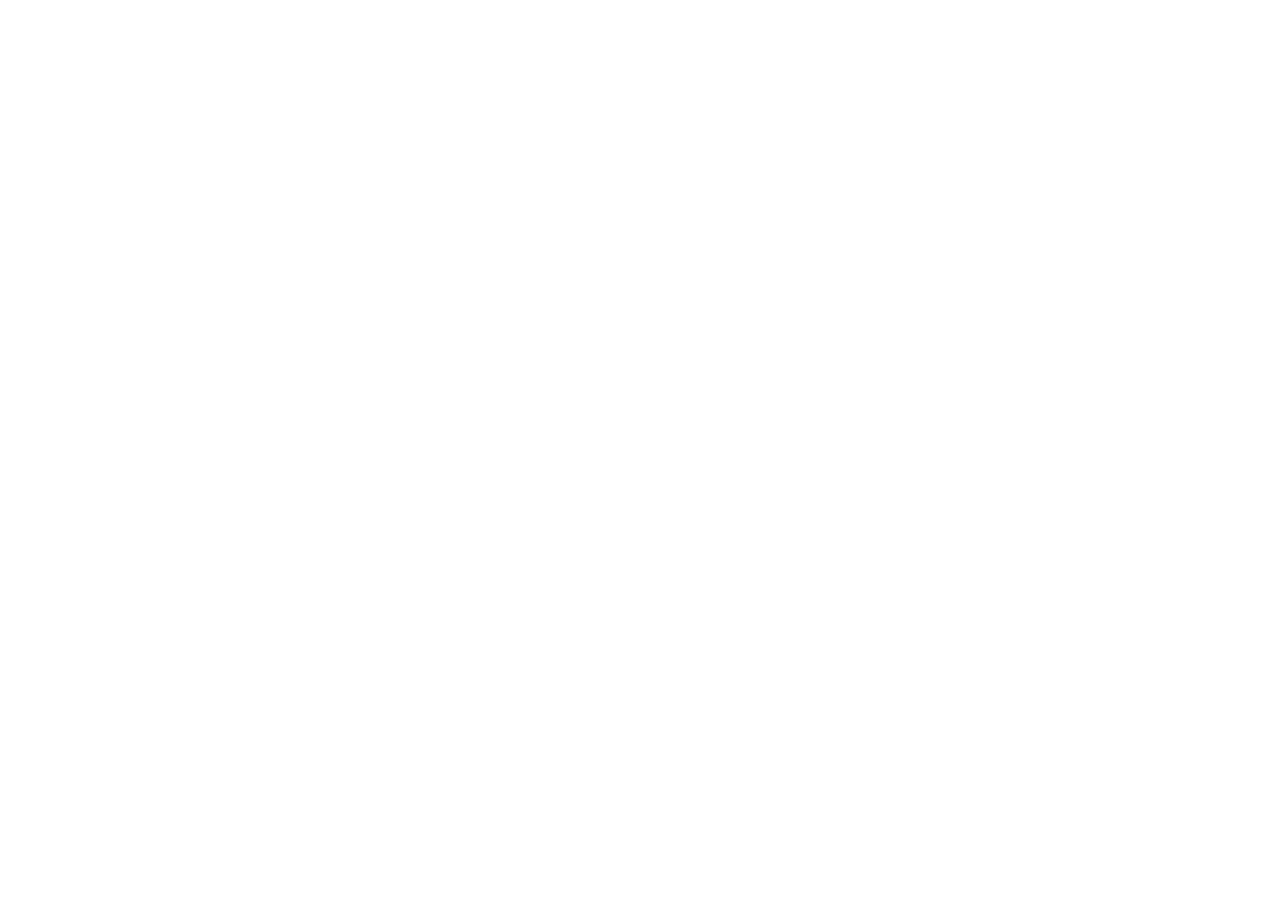
==== Piano/index.html @ 3443340d "Setup inicial" ====
<!DOCTYPE html>
<html lang="pt-br">
<head>
    <meta charset="UTF-8">
    <meta name="viewport" content="width=device-width, initial-scale=1.0">
    <title>Piano Simulator</title>
    <link rel="stylesheet" href="./src/styles/reset.css">
    <link rel="stylesheet" href="./src/styles/main.css">
</head>
<body>
    <div class="container"></div>

    <script src="./src/scripts/engine.js"></script>
</body>
</html>
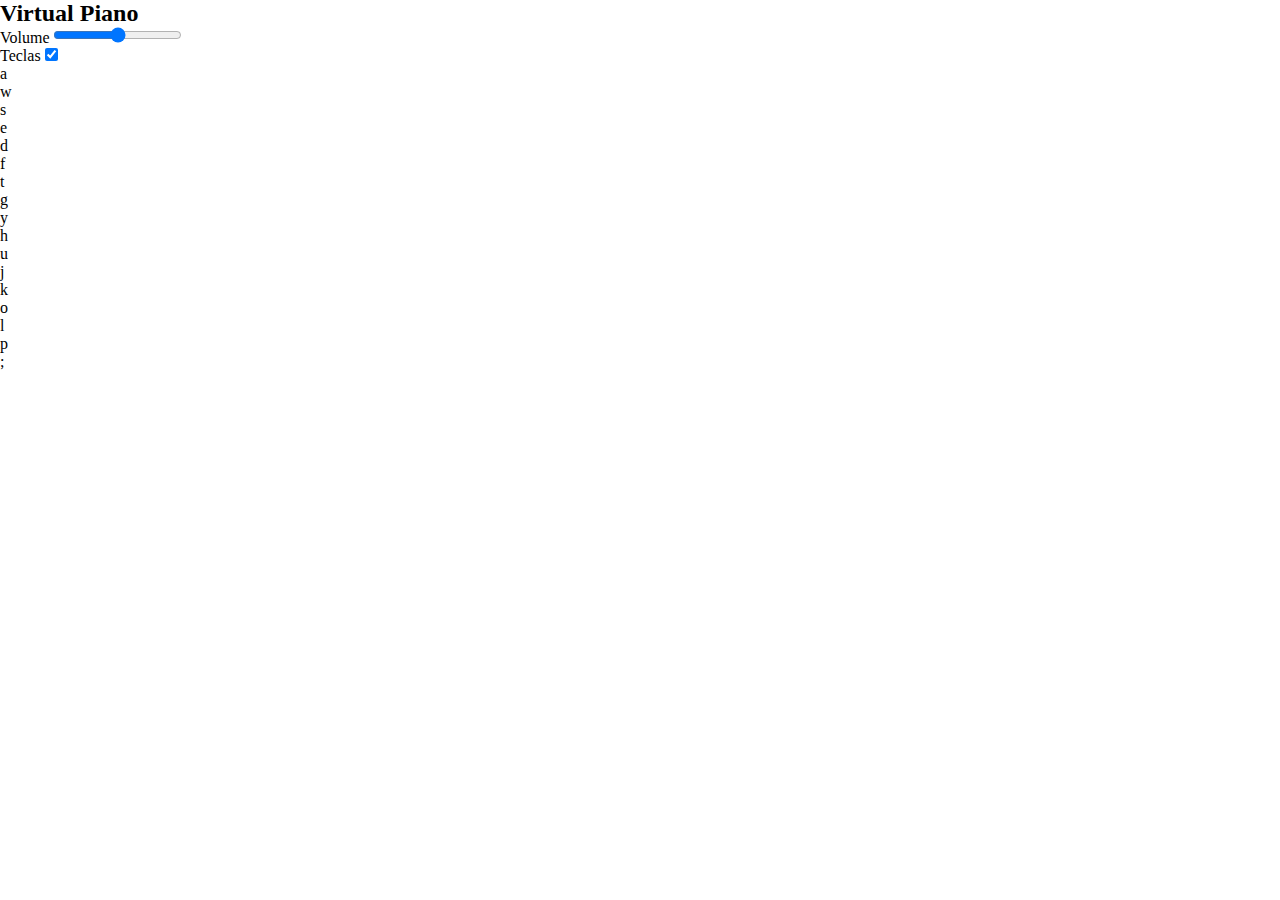
==== commit 08547c21: "Base do HTML" ====
--- a/Piano/index.html
+++ b/Piano/index.html
@@ -8,7 +8,36 @@
     <link rel="stylesheet" href="./src/styles/main.css">
 </head>
 <body>
-    <div class="container"></div>
+    <div class="container">
+        <header>
+            <h2>Virtual Piano</h2>
+            <div class="column volume-slider">
+                <span>Volume</span> <input type="range">
+            </div>
+            <div class="column keys-check">
+                <span>Teclas</span> <input type="checkbox" checked>
+            </div>
+        </header>
+        <ul class="piano-keys">
+            <li class="key white"><span>a</span></li>
+            <li class="key black"><span>w</span></li>
+            <li class="key white"><span>s</span></li>
+            <li class="key black"><span>e</span></li>
+            <li class="key white"><span>d</span></li>
+            <li class="key black"><span>f</span></li>
+            <li class="key white"><span>t</span></li>
+            <li class="key black"><span>g</span></li>
+            <li class="key white"><span>y</span></li>
+            <li class="key black"><span>h</span></li>
+            <li class="key white"><span>u</span></li>
+            <li class="key black"><span>j</span></li>
+            <li class="key white"><span>k</span></li>
+            <li class="key black"><span>o</span></li>
+            <li class="key white"><span>l</span></li>
+            <li class="key black"><span>p</span></li>
+            <li class="key white"><span>;</span></li>
+        </ul>
+    </div>
 
     <script src="./src/scripts/engine.js"></script>
 </body>
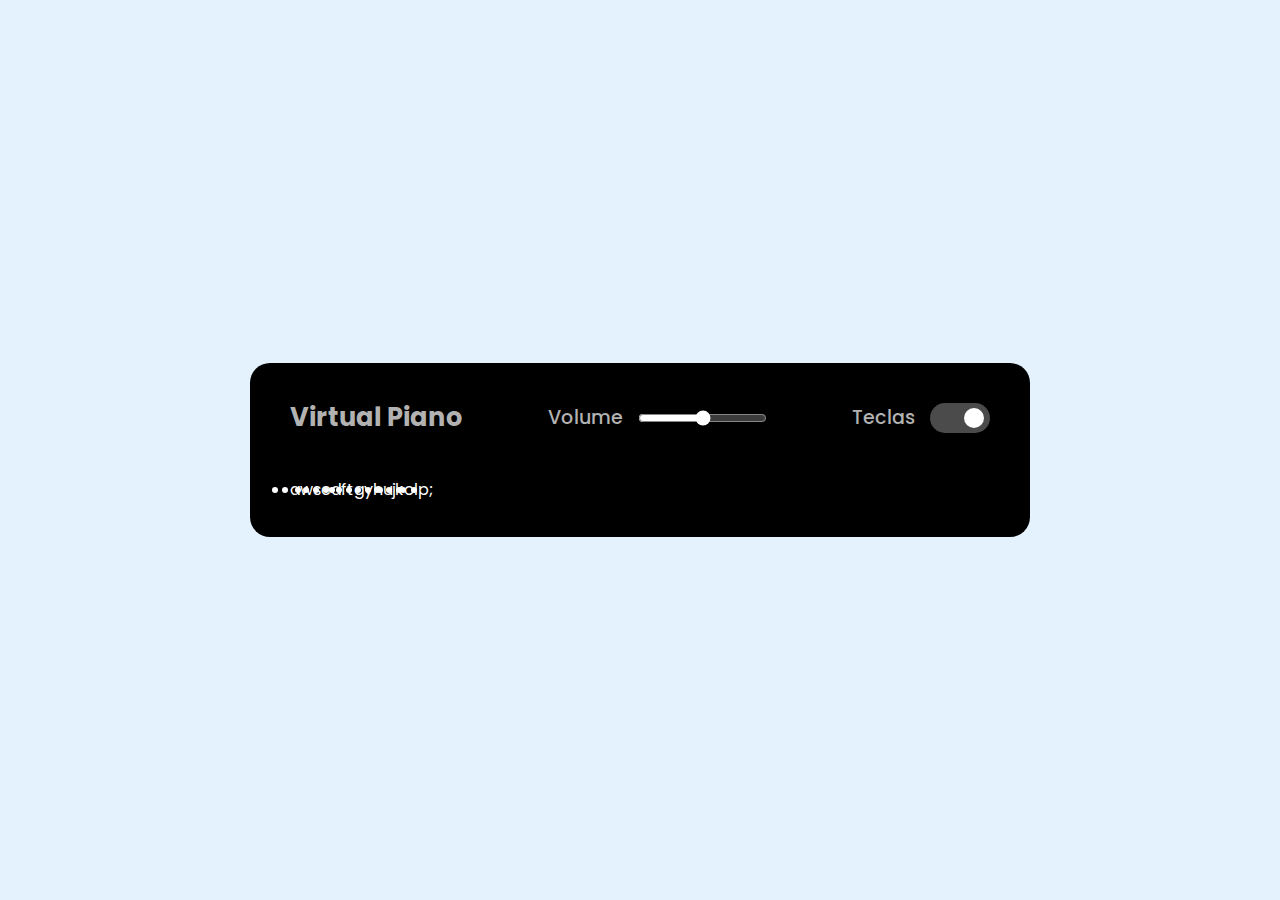
==== commit 344f744a: "Estilização atualizada" ====
--- a/Piano/index.html
+++ b/Piano/index.html
@@ -1,11 +1,19 @@
 <!DOCTYPE html>
 <html lang="pt-br">
 <head>
+    <!-- Configurações gerais -->
     <meta charset="UTF-8">
     <meta name="viewport" content="width=device-width, initial-scale=1.0">
     <title>Piano Simulator</title>
+
+    <!-- Styles -->
     <link rel="stylesheet" href="./src/styles/reset.css">
     <link rel="stylesheet" href="./src/styles/main.css">
+
+    <!-- Fontes -->
+    <link rel="preconnect" href="https://fonts.googleapis.com">
+    <link rel="preconnect" href="https://fonts.gstatic.com" crossorigin>
+    <link href="https://fonts.googleapis.com/css2?family=Poppins:ital,wght@0,100;0,200;0,400;1,100;1,200;1,400&family=Roboto:wght@100;300;500;700&display=swap" rel="stylesheet">
 </head>
 <body>
     <div class="container">
--- a/Piano/src/styles/main.css
+++ b/Piano/src/styles/main.css
@@ -0,0 +1,74 @@
+body {
+    display: flex;
+    align-items: center;
+    justify-content: center;
+    min-height: 100vh;
+    background-color: #e3f2fd;
+    color: #ffffff;
+}
+
+.container {
+    width: 780px;
+    border-radius: 20px;
+    padding: 35px 40px;
+    background-color: #000000;
+}
+
+.container header {
+    color: #b2b2b2;
+    display: flex;
+    align-items: center;
+    justify-content: space-between;
+}
+
+header h2 {
+    font-size: 1.6rem;
+}
+
+header .column {
+    display: flex;
+    align-items: center;
+}
+
+header .column span {
+    font-weight: 500;
+    margin-right: 15px;
+    font-size: 1.19rem;
+}
+
+.volume-slider input {
+    accent-color: #ffffff;
+}
+
+.keys-check input {
+    width: 60px;
+    height: 30px;
+    appearance: none;
+    border-radius: 30px;
+    background-color: #4b4b4b;
+    cursor: pointer;
+    position: relative;
+}
+
+.keys-check input::before {
+    content: "";
+    height: 20px;
+    width: 20px;
+    background-color: #8c8c8c;
+    position: absolute;
+    top: 50%;
+    left: 0.3rem;
+    border-radius: inherit;
+    transform: translateY(-50%);
+    transition: all 0.3s ease;
+}
+
+.keys-check input:checked::before {
+    left: 2.1rem;
+    background-color: #ffffff;
+}
+
+.piano-keys {
+    display: flex;
+    margin-top: 40px;
+}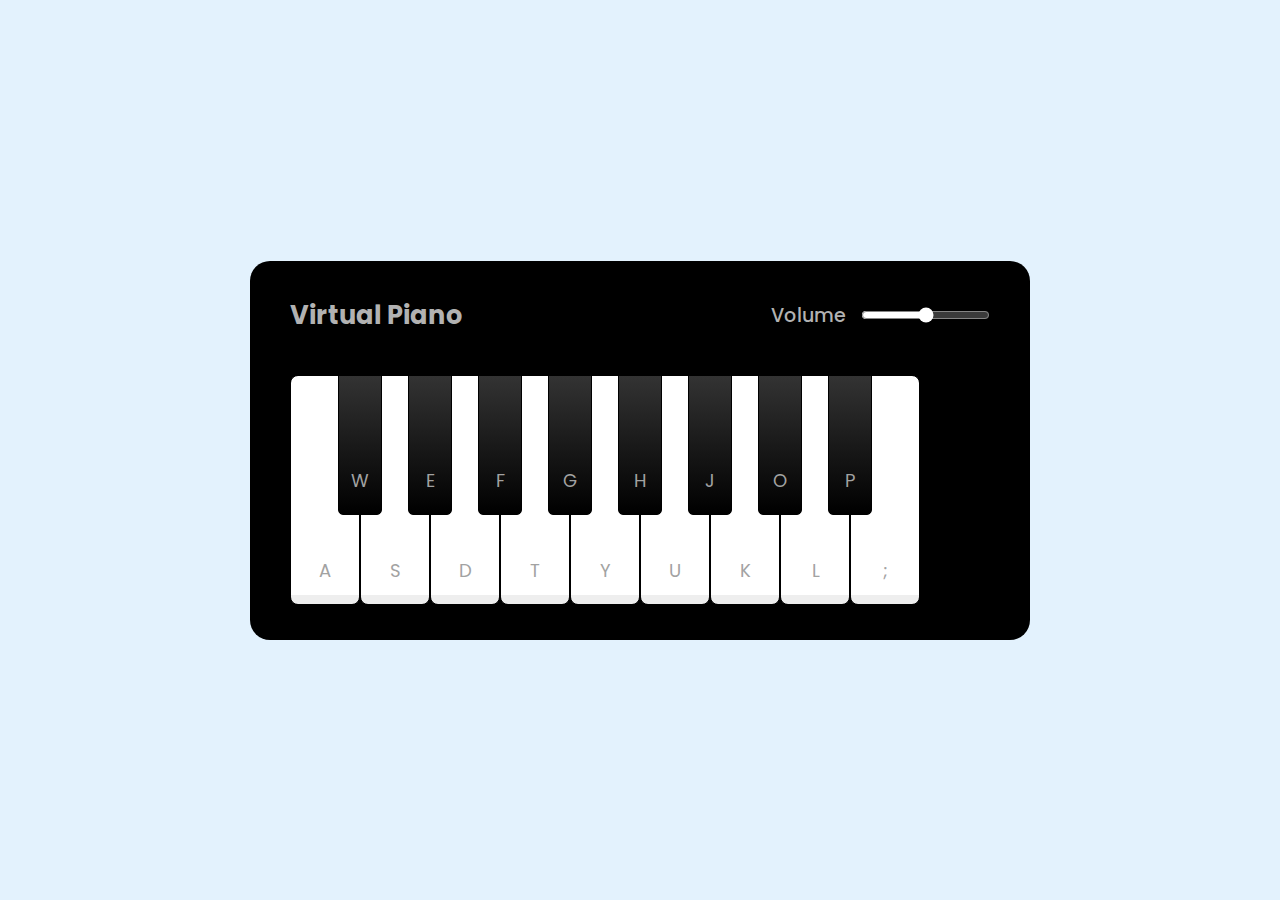
==== commit f69f0449: "Projeto completado" ====
--- a/Piano/index.html
+++ b/Piano/index.html
@@ -20,33 +20,30 @@
         <header>
             <h2>Virtual Piano</h2>
             <div class="column volume-slider">
-                <span>Volume</span> <input type="range">
-            </div>
-            <div class="column keys-check">
-                <span>Teclas</span> <input type="checkbox" checked>
+                <span>Volume</span> <input type="range" min="0" max="1" value="0.5" step="any">
             </div>
         </header>
         <ul class="piano-keys">
-            <li class="key white"><span>a</span></li>
-            <li class="key black"><span>w</span></li>
-            <li class="key white"><span>s</span></li>
-            <li class="key black"><span>e</span></li>
-            <li class="key white"><span>d</span></li>
-            <li class="key black"><span>f</span></li>
-            <li class="key white"><span>t</span></li>
-            <li class="key black"><span>g</span></li>
-            <li class="key white"><span>y</span></li>
-            <li class="key black"><span>h</span></li>
-            <li class="key white"><span>u</span></li>
-            <li class="key black"><span>j</span></li>
-            <li class="key white"><span>k</span></li>
-            <li class="key black"><span>o</span></li>
-            <li class="key white"><span>l</span></li>
-            <li class="key black"><span>p</span></li>
-            <li class="key white"><span>;</span></li>
+            <li class="key white" data-keys="a"><span>a</span></li>
+            <li class="key black" data-keys="w"><span>w</span></li>
+            <li class="key white" data-keys="s"><span>s</span></li>
+            <li class="key black" data-keys="e"><span>e</span></li>
+            <li class="key white" data-keys="d"><span>d</span></li>
+            <li class="key black" data-keys="f"><span>f</span></li>
+            <li class="key white" data-keys="t"><span>t</span></li>
+            <li class="key black" data-keys="g"><span>g</span></li>
+            <li class="key white" data-keys="y"><span>y</span></li>
+            <li class="key black" data-keys="h"><span>h</span></li>
+            <li class="key white" data-keys="u"><span>u</span></li>
+            <li class="key black" data-keys="j"><span>j</span></li>
+            <li class="key white" data-keys="k"><span>k</span></li>
+            <li class="key black" data-keys="o"><span>o</span></li>
+            <li class="key white" data-keys="l"><span>l</span></li>
+            <li class="key black" data-keys="p"><span>p</span></li>
+            <li class="key white" data-keys=";"><span>;</span></li>
         </ul>
     </div>
 
-    <script src="./src/scripts/engine.js"></script>
+    <script src="./src/scripts/engine.js" defer></script>
 </body>
 </html>--- a/Piano/src/styles/main.css
+++ b/Piano/src/styles/main.css
@@ -71,4 +71,48 @@
 .piano-keys {
     display: flex;
     margin-top: 40px;
+}
+
+.piano-keys .key {
+    cursor: pointer;
+    list-style: none;
+    color: #a2a2a2;
+    user-select: none;
+    position: relative;
+    text-transform: uppercase;
+}
+
+.piano-keys .white {
+    width: 70px;
+    height: 230px;
+    border: 1px solid #000000;
+    border-radius: 8px;
+    background: linear-gradient(#ffffff 96%, #eeeeee 4%);
+}
+
+.piano-keys .black {
+    width: 44px;
+    height: 140px;
+    border: 1px solid #000000;
+    border-radius: 0 0 5px 5px;
+    background: linear-gradient(#333333, #000000);
+    z-index: 2;
+    margin: 0 -22px 0 -22px;
+}
+
+.piano-keys span {
+    position: absolute;
+    bottom: 20px;
+    width: 100%;
+    text-align: center;
+    font-size: 1.13rem;
+}
+
+.piano-keys .white.active {
+    box-shadow: inset -5px 5px 20px rgba(0, 0, 0, 0.2);
+    background: linear-gradient(to bottom #ffffff 0%, #eeeeee 100%);
+}
+.piano-keys .black.active {
+    box-shadow: inset -5px 5px 10px rgba(255, 255, 255, 0.1);
+    background: linear-gradient(to bottom #000000, #434343);
 }